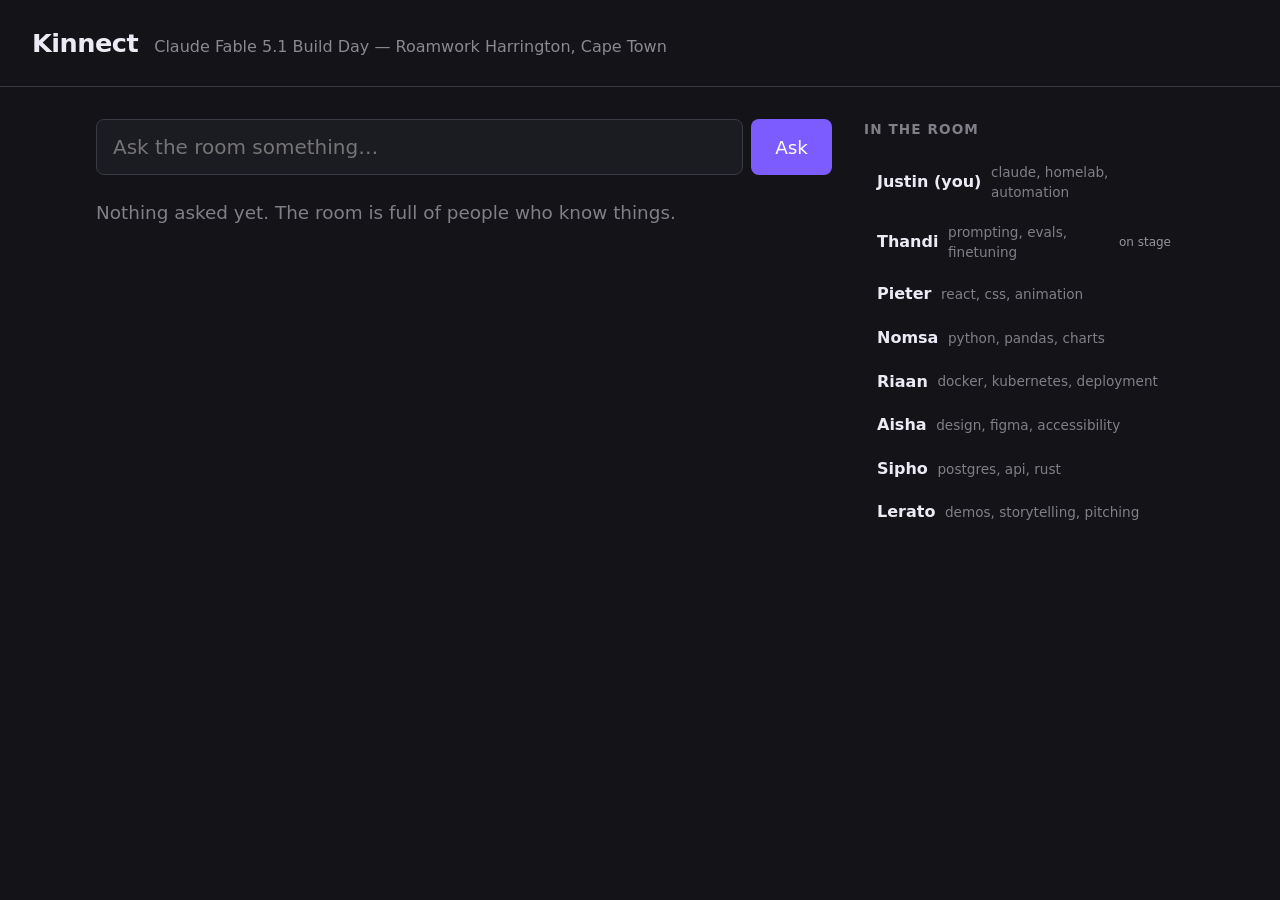
==== 2026-09-12/app/index.html @ 43e8297a "Add index.html shell and seed data so the app boots No entry point existed, so store.js and the feat" ====
<!doctype html>
<html lang="en">
<head>
<meta charset="utf-8">
<meta name="viewport" content="width=device-width, initial-scale=1">
<title>Kinnect</title>
<style>
  :root {
    --bg: #131318;
    --surface: #1b1b22;
    --line: #3a3a44;
    --accent: #7c5cff;
  }
  * { box-sizing: border-box; }
  body {
    margin: 0;
    background: var(--bg);
    color: #eceaf5;
    font: 16px/1.5 system-ui, -apple-system, Segoe UI, Roboto, sans-serif;
  }
  header {
    padding: 1.5rem 2rem;
    border-bottom: 1px solid var(--line);
    display: flex;
    align-items: baseline;
    gap: 1rem;
    flex-wrap: wrap;
  }
  header h1 { margin: 0; font-size: 1.6rem; letter-spacing: -0.02em; }
  header .sub { opacity: .55; font-size: 1rem; }
  main {
    display: grid;
    grid-template-columns: minmax(0, 1fr) 20rem;
    gap: 2rem;
    padding: 2rem;
    max-width: 72rem;
    margin: 0 auto;
  }
  aside h2 { font-size: .85rem; text-transform: uppercase; letter-spacing: .08em; opacity: .5; margin: 0 0 .75rem; }
  .person {
    display: flex;
    align-items: center;
    gap: .6rem;
    padding: .55rem .75rem;
    border: 1px solid transparent;
    border-radius: .5rem;
  }
  .person.is-target { border-color: var(--accent); background: rgba(124, 92, 255, .12); }
  .person .nm { font-weight: 600; }
  .person .tags { opacity: .5; font-size: .85rem; flex: 1; }
  .person .cr { font-size: .85rem; color: var(--accent); }
  .person .stage { font-size: .75rem; opacity: .6; }
  @media (max-width: 760px) {
    main { grid-template-columns: 1fr; padding: 1.25rem; }
  }
</style>
</head>
<body>
  <header>
    <h1>Kinnect</h1>
    <span class="sub">Claude Fable 5.1 Build Day — Roamwork Harrington, Cape Town</span>
  </header>
  <main>
    <section id="ask"></section>
    <aside>
      <h2>In the room</h2>
      <div id="room"></div>
    </aside>
  </main>

  <script src="data.js"></script>
  <script src="store.js"></script>
  <script src="features/ask.js"></script>
  <script>
    window.features.ask(document.getElementById('ask'), window.store);

    var room = document.getElementById('room');
    function renderRoom(state) {
      room.innerHTML = state.attendees.map(function (a) {
        var cls = 'person' + (state.target === a.id ? ' is-target' : '');
        var speaking = state.sessions.some(function (s) {
          return s.speakerId === a.id &&
            Date.now() >= Date.parse(s.startsAt) && Date.now() <= Date.parse(s.endsAt);
        });
        return '<div class="' + cls + '">' +
          '<span class="nm">' + a.name + (a.id === state.me ? ' (you)' : '') + '</span>' +
          '<span class="tags">' + (a.expertise || []).join(', ') + '</span>' +
          (speaking ? '<span class="stage">on stage</span>' : '') +
          (a.credits ? '<span class="cr">' + a.credits + '</span>' : '') +
          '</div>';
      }).join('');
    }
    renderRoom(window.store.getState());
    window.store.subscribe(renderRoom);
  </script>
</body>
</html>
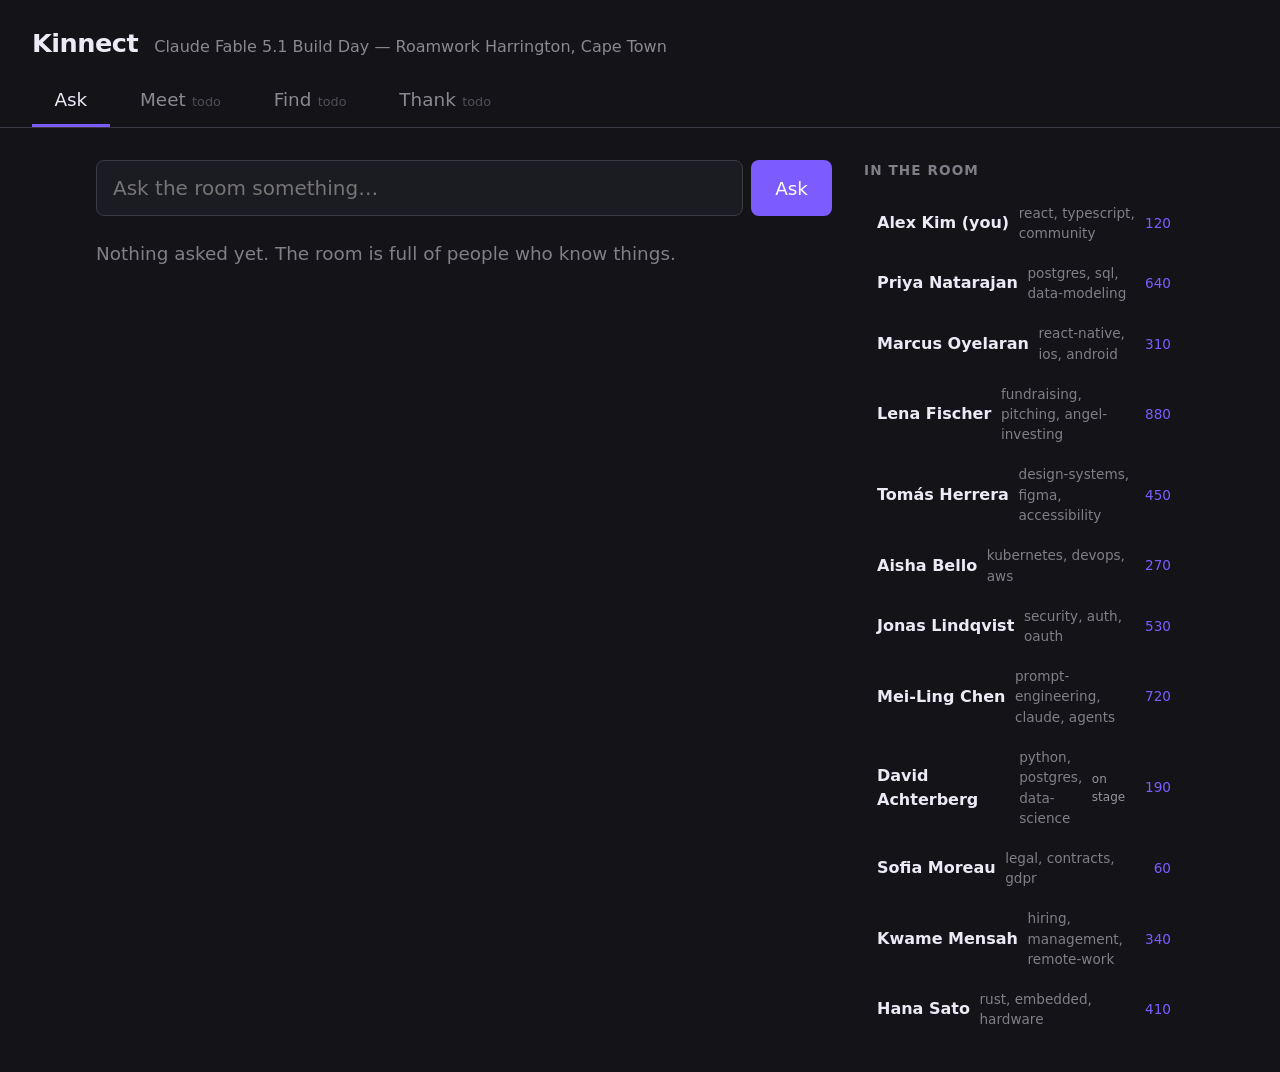
==== commit 827a15a7: "Add app shell: nav, four mount points, guarded mounts Co-Authored-By: Claude Opus 5 (1M context) <no" ====
--- a/2026-09-12/app/index.html
+++ b/2026-09-12/app/index.html
@@ -19,8 +19,7 @@
     font: 16px/1.5 system-ui, -apple-system, Segoe UI, Roboto, sans-serif;
   }
   header {
-    padding: 1.5rem 2rem;
-    border-bottom: 1px solid var(--line);
+    padding: 1.5rem 2rem .75rem;
     display: flex;
     align-items: baseline;
     gap: 1rem;
@@ -28,6 +27,27 @@
   }
   header h1 { margin: 0; font-size: 1.6rem; letter-spacing: -0.02em; }
   header .sub { opacity: .55; font-size: 1rem; }
+
+  nav {
+    display: flex;
+    gap: .5rem;
+    padding: 0 2rem;
+    border-bottom: 1px solid var(--line);
+  }
+  nav button {
+    font: inherit;
+    font-size: 1.15rem;
+    padding: .7rem 1.4rem;
+    background: none;
+    border: 0;
+    border-bottom: 3px solid transparent;
+    color: inherit;
+    opacity: .55;
+    cursor: pointer;
+  }
+  nav button[aria-selected="true"] { opacity: 1; border-bottom-color: var(--accent); }
+  nav button .todo { font-size: .8rem; opacity: .5; margin-left: .4rem; }
+
   main {
     display: grid;
     grid-template-columns: minmax(0, 1fr) 20rem;
@@ -36,6 +56,8 @@
     max-width: 72rem;
     margin: 0 auto;
   }
+  .placeholder { opacity: .4; font-size: 1.15rem; }
+
   aside h2 { font-size: .85rem; text-transform: uppercase; letter-spacing: .08em; opacity: .5; margin: 0 0 .75rem; }
   .person {
     display: flex;
@@ -50,8 +72,10 @@
   .person .tags { opacity: .5; font-size: .85rem; flex: 1; }
   .person .cr { font-size: .85rem; color: var(--accent); }
   .person .stage { font-size: .75rem; opacity: .6; }
+
   @media (max-width: 760px) {
     main { grid-template-columns: 1fr; padding: 1.25rem; }
+    nav { padding: 0 1rem; overflow-x: auto; }
   }
 </style>
 </head>
@@ -60,8 +84,21 @@
     <h1>Kinnect</h1>
     <span class="sub">Claude Fable 5.1 Build Day — Roamwork Harrington, Cape Town</span>
   </header>
+
+  <nav id="nav">
+    <button data-view="ask" aria-selected="true">Ask</button>
+    <button data-view="meet" aria-selected="false">Meet</button>
+    <button data-view="find" aria-selected="false">Find</button>
+    <button data-view="thank" aria-selected="false">Thank</button>
+  </nav>
+
   <main>
-    <section id="ask"></section>
+    <div>
+      <section id="view-ask"></section>
+      <section id="view-meet" hidden></section>
+      <section id="view-find" hidden></section>
+      <section id="view-thank" hidden></section>
+    </div>
     <aside>
       <h2>In the room</h2>
       <div id="room"></div>
@@ -71,9 +108,37 @@
   <script src="data.js"></script>
   <script src="store.js"></script>
   <script src="features/ask.js"></script>
+  <script src="features/meet.js"></script>
+  <script src="features/find.js"></script>
+  <script src="features/thank.js"></script>
   <script>
-    window.features.ask(document.getElementById('ask'), window.store);
+    // Mount each feature into its own section. Guarded, so a feature that
+    // hasn't landed yet leaves a placeholder instead of taking the page down.
+    ['ask', 'meet', 'find', 'thank'].forEach(function (name) {
+      var el = document.getElementById('view-' + name);
+      var mount = window.features && window.features[name];
+      if (typeof mount === 'function') {
+        mount(el, window.store);
+      } else {
+        el.innerHTML = '<p class="placeholder">' + name + ' hasn’t landed yet.</p>';
+        var tab = document.querySelector('nav button[data-view="' + name + '"]');
+        if (tab) tab.innerHTML += '<span class="todo">todo</span>';
+      }
+    });
 
+    document.getElementById('nav').addEventListener('click', function (e) {
+      var btn = e.target.closest('button');
+      if (!btn) return;
+      var view = btn.getAttribute('data-view');
+      document.querySelectorAll('nav button').forEach(function (b) {
+        b.setAttribute('aria-selected', String(b === btn));
+      });
+      ['ask', 'meet', 'find', 'thank'].forEach(function (name) {
+        document.getElementById('view-' + name).hidden = (name !== view);
+      });
+    });
+
+    // Always-visible roster. Shows who is on stage and who Find is targeting.
     var room = document.getElementById('room');
     function renderRoom(state) {
       room.innerHTML = state.attendees.map(function (a) {
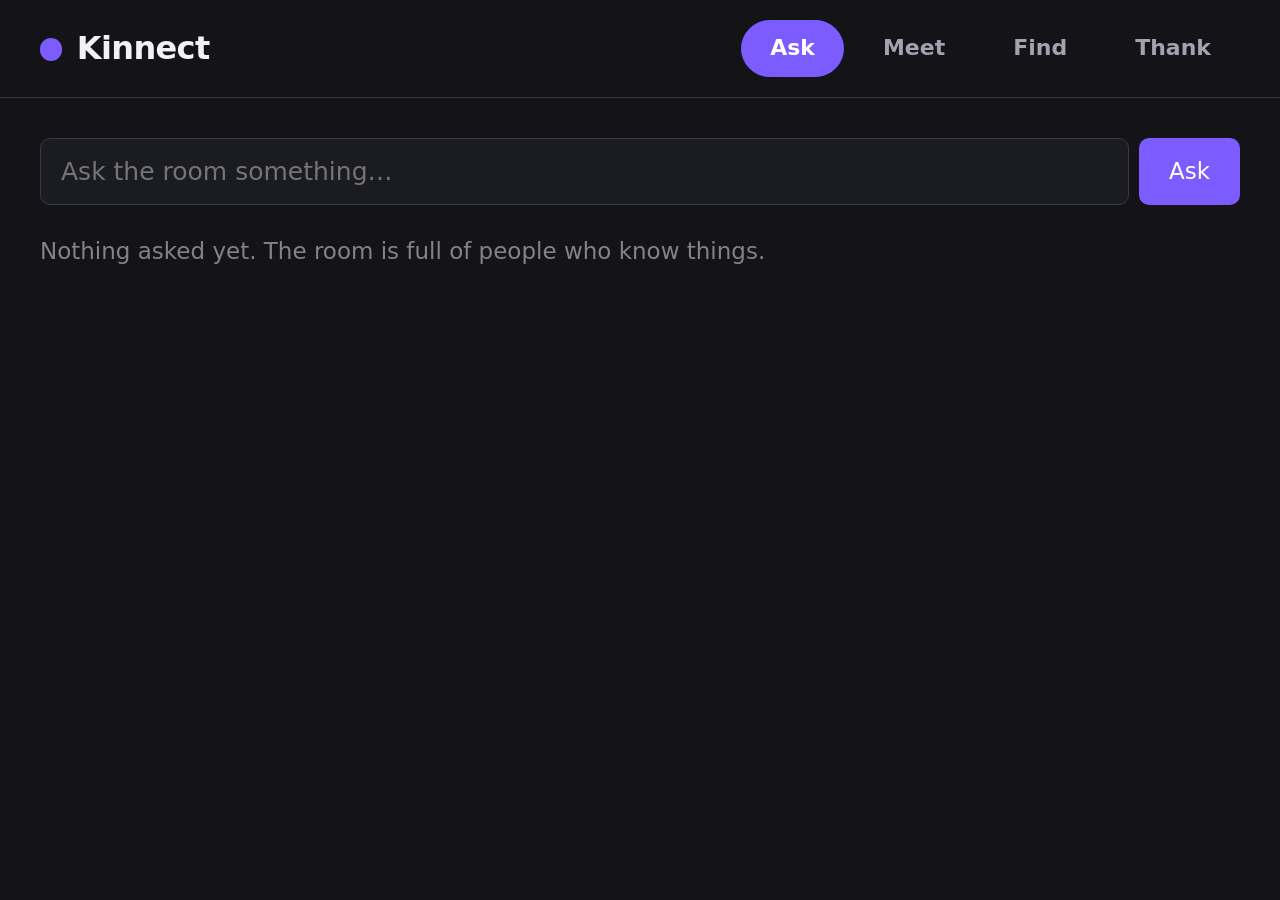
==== commit fdd2fd33: "Add app shell: nav, four sections, guarded feature mounts (#7)" ====
--- a/2026-09-12/app/index.html
+++ b/2026-09-12/app/index.html
@@ -1,162 +1,78 @@
 <!doctype html>
 <html lang="en">
 <head>
-<meta charset="utf-8">
-<meta name="viewport" content="width=device-width, initial-scale=1">
-<title>Kinnect</title>
-<style>
-  :root {
-    --bg: #131318;
-    --surface: #1b1b22;
-    --line: #3a3a44;
-    --accent: #7c5cff;
-  }
-  * { box-sizing: border-box; }
-  body {
-    margin: 0;
-    background: var(--bg);
-    color: #eceaf5;
-    font: 16px/1.5 system-ui, -apple-system, Segoe UI, Roboto, sans-serif;
-  }
-  header {
-    padding: 1.5rem 2rem .75rem;
-    display: flex;
-    align-items: baseline;
-    gap: 1rem;
-    flex-wrap: wrap;
-  }
-  header h1 { margin: 0; font-size: 1.6rem; letter-spacing: -0.02em; }
-  header .sub { opacity: .55; font-size: 1rem; }
-
-  nav {
-    display: flex;
-    gap: .5rem;
-    padding: 0 2rem;
-    border-bottom: 1px solid var(--line);
-  }
-  nav button {
-    font: inherit;
-    font-size: 1.15rem;
-    padding: .7rem 1.4rem;
-    background: none;
-    border: 0;
-    border-bottom: 3px solid transparent;
-    color: inherit;
-    opacity: .55;
-    cursor: pointer;
-  }
-  nav button[aria-selected="true"] { opacity: 1; border-bottom-color: var(--accent); }
-  nav button .todo { font-size: .8rem; opacity: .5; margin-left: .4rem; }
-
-  main {
-    display: grid;
-    grid-template-columns: minmax(0, 1fr) 20rem;
-    gap: 2rem;
-    padding: 2rem;
-    max-width: 72rem;
-    margin: 0 auto;
-  }
-  .placeholder { opacity: .4; font-size: 1.15rem; }
-
-  aside h2 { font-size: .85rem; text-transform: uppercase; letter-spacing: .08em; opacity: .5; margin: 0 0 .75rem; }
-  .person {
-    display: flex;
-    align-items: center;
-    gap: .6rem;
-    padding: .55rem .75rem;
-    border: 1px solid transparent;
-    border-radius: .5rem;
-  }
-  .person.is-target { border-color: var(--accent); background: rgba(124, 92, 255, .12); }
-  .person .nm { font-weight: 600; }
-  .person .tags { opacity: .5; font-size: .85rem; flex: 1; }
-  .person .cr { font-size: .85rem; color: var(--accent); }
-  .person .stage { font-size: .75rem; opacity: .6; }
-
-  @media (max-width: 760px) {
-    main { grid-template-columns: 1fr; padding: 1.25rem; }
-    nav { padding: 0 1rem; overflow-x: auto; }
-  }
-</style>
+  <meta charset="utf-8">
+  <meta name="viewport" content="width=device-width, initial-scale=1">
+  <title>Kinnect</title>
+  <link rel="stylesheet" href="app.css">
 </head>
 <body>
-  <header>
-    <h1>Kinnect</h1>
-    <span class="sub">Claude Fable 5.1 Build Day — Roamwork Harrington, Cape Town</span>
+  <!-- Kinnect shell. Runs by double-clicking this file: no server, no modules,
+       no fetch, nothing from a CDN. Contract: issue #2. -->
+
+  <header class="top">
+    <h1 class="brand">Kinnect</h1>
+    <nav class="nav" aria-label="Sections">
+      <button type="button" data-view="ask">Ask</button>
+      <button type="button" data-view="meet">Meet</button>
+      <button type="button" data-view="find">Find</button>
+      <button type="button" data-view="thank">Thank</button>
+    </nav>
   </header>
 
-  <nav id="nav">
-    <button data-view="ask" aria-selected="true">Ask</button>
-    <button data-view="meet" aria-selected="false">Meet</button>
-    <button data-view="find" aria-selected="false">Find</button>
-    <button data-view="thank" aria-selected="false">Thank</button>
-  </nav>
-
-  <main>
-    <div>
-      <section id="view-ask"></section>
-      <section id="view-meet" hidden></section>
-      <section id="view-find" hidden></section>
-      <section id="view-thank" hidden></section>
-    </div>
-    <aside>
-      <h2>In the room</h2>
-      <div id="room"></div>
-    </aside>
+  <main class="views">
+    <section id="view-ask" class="view"></section>
+    <section id="view-meet" class="view"></section>
+    <section id="view-find" class="view"></section>
+    <section id="view-thank" class="view"></section>
   </main>
 
+  <!-- Load order matters: seed, then store, then features. -->
   <script src="data.js"></script>
   <script src="store.js"></script>
   <script src="features/ask.js"></script>
   <script src="features/meet.js"></script>
   <script src="features/find.js"></script>
   <script src="features/thank.js"></script>
+
   <script>
-    // Mount each feature into its own section. Guarded, so a feature that
-    // hasn't landed yet leaves a placeholder instead of taking the page down.
-    ['ask', 'meet', 'find', 'thank'].forEach(function (name) {
-      var el = document.getElementById('view-' + name);
-      var mount = window.features && window.features[name];
-      if (typeof mount === 'function') {
-        mount(el, window.store);
-      } else {
-        el.innerHTML = '<p class="placeholder">' + name + ' hasn’t landed yet.</p>';
-        var tab = document.querySelector('nav button[data-view="' + name + '"]');
-        if (tab) tab.innerHTML += '<span class="todo">todo</span>';
+    (function () {
+      var VIEWS = ['ask', 'meet', 'find', 'thank'];
+
+      // Mount each feature. Guarded so a missing or empty file can't take the
+      // page down — the shell still shows four navigable sections.
+      var askEl = document.getElementById('view-ask');
+      var meetEl = document.getElementById('view-meet');
+      var findEl = document.getElementById('view-find');
+      var thankEl = document.getElementById('view-thank');
+
+      if (window.features && window.features.ask) window.features.ask(askEl, window.store);
+      if (window.features && window.features.meet) window.features.meet(meetEl, window.store);
+      if (window.features && window.features.find) window.features.find(findEl, window.store);
+      if (window.features && window.features.thank) window.features.thank(thankEl, window.store);
+
+      // Nav. One section visible at a time; hash mirrors it so a refresh
+      // lands you back where you were.
+      var buttons = document.querySelectorAll('.nav button');
+
+      function show(view) {
+        if (VIEWS.indexOf(view) === -1) view = VIEWS[0];
+        VIEWS.forEach(function (v) {
+          document.getElementById('view-' + v).classList.toggle('active', v === view);
+        });
+        Array.prototype.forEach.call(buttons, function (b) {
+          b.classList.toggle('active', b.getAttribute('data-view') === view);
+        });
+        if (location.hash !== '#' + view) location.replace('#' + view);
       }
-    });
 
-    document.getElementById('nav').addEventListener('click', function (e) {
-      var btn = e.target.closest('button');
-      if (!btn) return;
-      var view = btn.getAttribute('data-view');
-      document.querySelectorAll('nav button').forEach(function (b) {
-        b.setAttribute('aria-selected', String(b === btn));
+      Array.prototype.forEach.call(buttons, function (b) {
+        b.addEventListener('click', function () { show(b.getAttribute('data-view')); });
       });
-      ['ask', 'meet', 'find', 'thank'].forEach(function (name) {
-        document.getElementById('view-' + name).hidden = (name !== view);
-      });
-    });
+      window.addEventListener('hashchange', function () { show(location.hash.slice(1)); });
 
-    // Always-visible roster. Shows who is on stage and who Find is targeting.
-    var room = document.getElementById('room');
-    function renderRoom(state) {
-      room.innerHTML = state.attendees.map(function (a) {
-        var cls = 'person' + (state.target === a.id ? ' is-target' : '');
-        var speaking = state.sessions.some(function (s) {
-          return s.speakerId === a.id &&
-            Date.now() >= Date.parse(s.startsAt) && Date.now() <= Date.parse(s.endsAt);
-        });
-        return '<div class="' + cls + '">' +
-          '<span class="nm">' + a.name + (a.id === state.me ? ' (you)' : '') + '</span>' +
-          '<span class="tags">' + (a.expertise || []).join(', ') + '</span>' +
-          (speaking ? '<span class="stage">on stage</span>' : '') +
-          (a.credits ? '<span class="cr">' + a.credits + '</span>' : '') +
-          '</div>';
-      }).join('');
-    }
-    renderRoom(window.store.getState());
-    window.store.subscribe(renderRoom);
+      show(location.hash.slice(1) || 'ask');
+    })();
   </script>
 </body>
 </html>
--- a/2026-09-12/app/app.css
+++ b/2026-09-12/app/app.css
@@ -0,0 +1,125 @@
+/* Kinnect — design tokens, layout, nav.
+   Hand-written. No framework, no webfont: this runs on a projector with wifi
+   off, so everything here has to come from the filesystem.
+   Features may use the custom properties below; Ask already does. */
+
+:root {
+  --bg: #131318;
+  --surface: #1b1b22;
+  --line: #3a3a44;
+  --text: #f2f2f5;
+  --muted: #a3a3b0;
+  --accent: #7c5cff;
+  --accent-soft: rgba(124, 92, 255, 0.15);
+  --ok: #3ddc84;
+
+  --radius: 0.75rem;
+  --gap: 1rem;
+  --page: 64rem;
+}
+
+* { box-sizing: border-box; }
+
+html {
+  /* Big base type — legible from the back of the room beats pretty. */
+  font-size: 20px;
+}
+
+body {
+  margin: 0;
+  min-height: 100vh;
+  background: var(--bg);
+  color: var(--text);
+  font-family: system-ui, -apple-system, "Segoe UI", Roboto, sans-serif;
+  line-height: 1.4;
+  -webkit-font-smoothing: antialiased;
+}
+
+button, input { font: inherit; }
+
+/* Header + nav */
+
+.top {
+  position: sticky;
+  top: 0;
+  z-index: 10;
+  display: flex;
+  align-items: center;
+  gap: 2rem;
+  padding: 1rem 2rem;
+  background: var(--bg);
+  border-bottom: 1px solid var(--line);
+}
+
+.brand {
+  margin: 0;
+  font-size: 1.6rem;
+  font-weight: 800;
+  letter-spacing: -0.02em;
+}
+
+.brand::before {
+  content: "";
+  display: inline-block;
+  width: 0.7em;
+  height: 0.7em;
+  margin-right: 0.45em;
+  border-radius: 50%;
+  background: var(--accent);
+  vertical-align: -0.05em;
+}
+
+.nav {
+  display: flex;
+  gap: 0.5rem;
+  margin-left: auto;
+}
+
+.nav button {
+  padding: 0.6rem 1.4rem;
+  border: 1px solid transparent;
+  border-radius: 2rem;
+  background: transparent;
+  color: var(--muted);
+  font-size: 1.1rem;
+  font-weight: 600;
+  cursor: pointer;
+}
+
+.nav button:hover { color: var(--text); border-color: var(--line); }
+
+.nav button.active {
+  color: #fff;
+  background: var(--accent);
+  border-color: var(--accent);
+}
+
+/* Views */
+
+.views {
+  max-width: var(--page);
+  margin: 0 auto;
+  padding: 2rem;
+}
+
+.view { display: none; }
+.view.active { display: block; }
+
+/* A section with nothing mounted in it — visible so a missing feature reads
+   as "not here yet" rather than a broken page. */
+.view.active:empty::before {
+  content: "Nothing here yet.";
+  display: block;
+  padding: 3rem 0;
+  color: var(--muted);
+  font-size: 1.25rem;
+  text-align: center;
+}
+
+@media (max-width: 40rem) {
+  html { font-size: 17px; }
+  .top { flex-wrap: wrap; gap: 0.75rem; padding: 0.75rem 1rem; }
+  .nav { margin-left: 0; width: 100%; }
+  .nav button { flex: 1; padding: 0.5rem 0.75rem; }
+  .views { padding: 1rem; }
+}
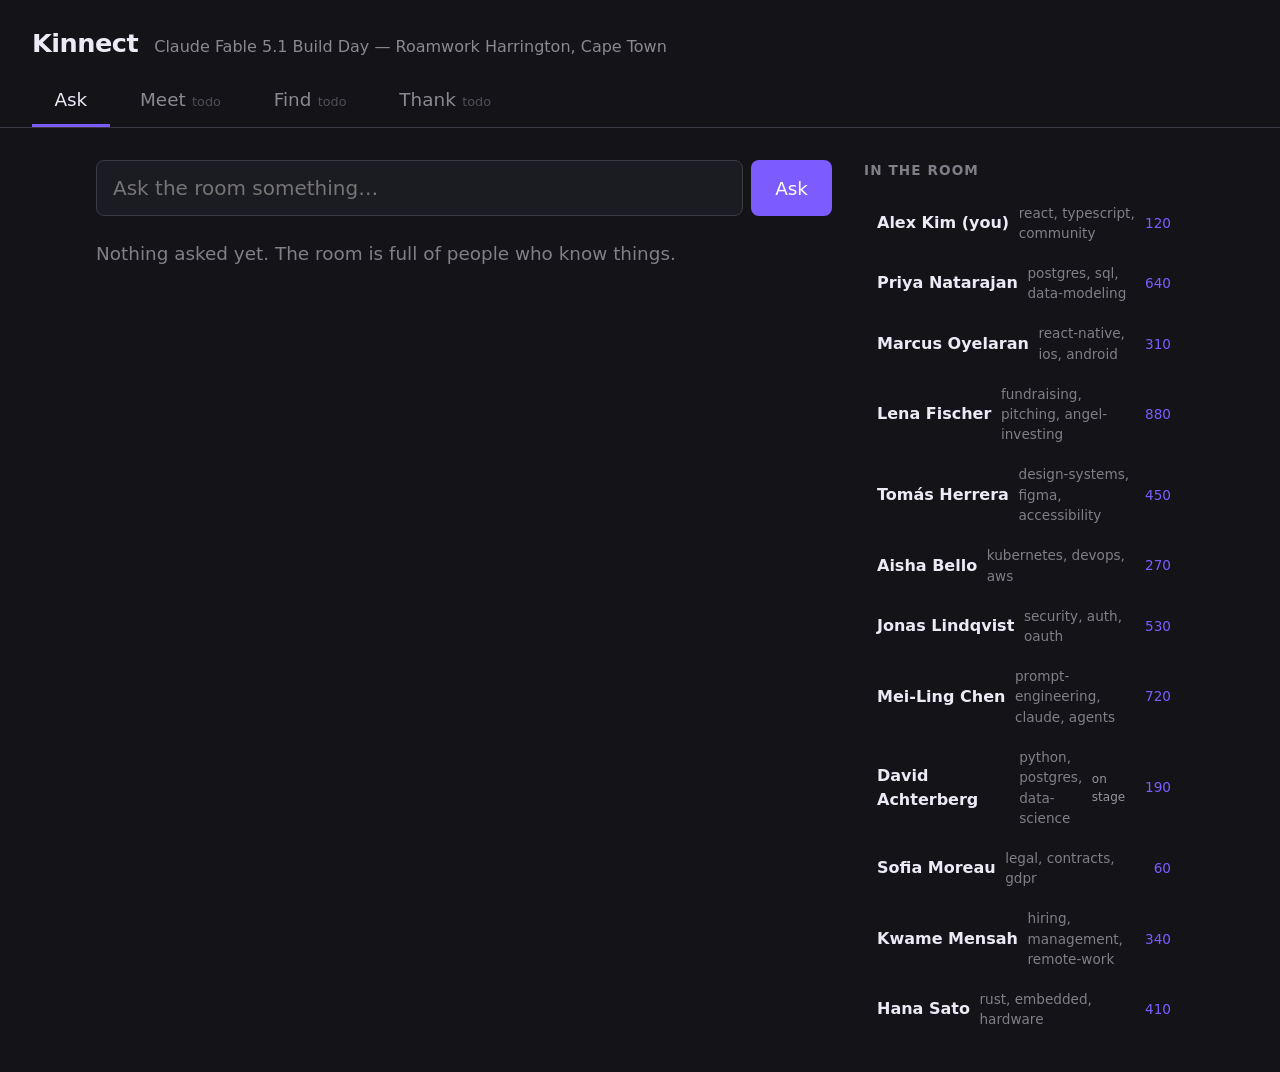
==== commit cd53727a: "Add app shell: nav, four mount points, guarded mounts (#23) Claude-Session: https://claude.ai/code/s" ====
--- a/2026-09-12/app/index.html
+++ b/2026-09-12/app/index.html
@@ -1,78 +1,162 @@
 <!doctype html>
 <html lang="en">
 <head>
-  <meta charset="utf-8">
-  <meta name="viewport" content="width=device-width, initial-scale=1">
-  <title>Kinnect</title>
-  <link rel="stylesheet" href="app.css">
+<meta charset="utf-8">
+<meta name="viewport" content="width=device-width, initial-scale=1">
+<title>Kinnect</title>
+<style>
+  :root {
+    --bg: #131318;
+    --surface: #1b1b22;
+    --line: #3a3a44;
+    --accent: #7c5cff;
+  }
+  * { box-sizing: border-box; }
+  body {
+    margin: 0;
+    background: var(--bg);
+    color: #eceaf5;
+    font: 16px/1.5 system-ui, -apple-system, Segoe UI, Roboto, sans-serif;
+  }
+  header {
+    padding: 1.5rem 2rem .75rem;
+    display: flex;
+    align-items: baseline;
+    gap: 1rem;
+    flex-wrap: wrap;
+  }
+  header h1 { margin: 0; font-size: 1.6rem; letter-spacing: -0.02em; }
+  header .sub { opacity: .55; font-size: 1rem; }
+
+  nav {
+    display: flex;
+    gap: .5rem;
+    padding: 0 2rem;
+    border-bottom: 1px solid var(--line);
+  }
+  nav button {
+    font: inherit;
+    font-size: 1.15rem;
+    padding: .7rem 1.4rem;
+    background: none;
+    border: 0;
+    border-bottom: 3px solid transparent;
+    color: inherit;
+    opacity: .55;
+    cursor: pointer;
+  }
+  nav button[aria-selected="true"] { opacity: 1; border-bottom-color: var(--accent); }
+  nav button .todo { font-size: .8rem; opacity: .5; margin-left: .4rem; }
+
+  main {
+    display: grid;
+    grid-template-columns: minmax(0, 1fr) 20rem;
+    gap: 2rem;
+    padding: 2rem;
+    max-width: 72rem;
+    margin: 0 auto;
+  }
+  .placeholder { opacity: .4; font-size: 1.15rem; }
+
+  aside h2 { font-size: .85rem; text-transform: uppercase; letter-spacing: .08em; opacity: .5; margin: 0 0 .75rem; }
+  .person {
+    display: flex;
+    align-items: center;
+    gap: .6rem;
+    padding: .55rem .75rem;
+    border: 1px solid transparent;
+    border-radius: .5rem;
+  }
+  .person.is-target { border-color: var(--accent); background: rgba(124, 92, 255, .12); }
+  .person .nm { font-weight: 600; }
+  .person .tags { opacity: .5; font-size: .85rem; flex: 1; }
+  .person .cr { font-size: .85rem; color: var(--accent); }
+  .person .stage { font-size: .75rem; opacity: .6; }
+
+  @media (max-width: 760px) {
+    main { grid-template-columns: 1fr; padding: 1.25rem; }
+    nav { padding: 0 1rem; overflow-x: auto; }
+  }
+</style>
 </head>
 <body>
-  <!-- Kinnect shell. Runs by double-clicking this file: no server, no modules,
-       no fetch, nothing from a CDN. Contract: issue #2. -->
-
-  <header class="top">
-    <h1 class="brand">Kinnect</h1>
-    <nav class="nav" aria-label="Sections">
-      <button type="button" data-view="ask">Ask</button>
-      <button type="button" data-view="meet">Meet</button>
-      <button type="button" data-view="find">Find</button>
-      <button type="button" data-view="thank">Thank</button>
-    </nav>
+  <header>
+    <h1>Kinnect</h1>
+    <span class="sub">Claude Fable 5.1 Build Day — Roamwork Harrington, Cape Town</span>
   </header>
 
-  <main class="views">
-    <section id="view-ask" class="view"></section>
-    <section id="view-meet" class="view"></section>
-    <section id="view-find" class="view"></section>
-    <section id="view-thank" class="view"></section>
+  <nav id="nav">
+    <button data-view="ask" aria-selected="true">Ask</button>
+    <button data-view="meet" aria-selected="false">Meet</button>
+    <button data-view="find" aria-selected="false">Find</button>
+    <button data-view="thank" aria-selected="false">Thank</button>
+  </nav>
+
+  <main>
+    <div>
+      <section id="view-ask"></section>
+      <section id="view-meet" hidden></section>
+      <section id="view-find" hidden></section>
+      <section id="view-thank" hidden></section>
+    </div>
+    <aside>
+      <h2>In the room</h2>
+      <div id="room"></div>
+    </aside>
   </main>
 
-  <!-- Load order matters: seed, then store, then features. -->
   <script src="data.js"></script>
   <script src="store.js"></script>
   <script src="features/ask.js"></script>
   <script src="features/meet.js"></script>
   <script src="features/find.js"></script>
   <script src="features/thank.js"></script>
+  <script>
+    // Mount each feature into its own section. Guarded, so a feature that
+    // hasn't landed yet leaves a placeholder instead of taking the page down.
+    ['ask', 'meet', 'find', 'thank'].forEach(function (name) {
+      var el = document.getElementById('view-' + name);
+      var mount = window.features && window.features[name];
+      if (typeof mount === 'function') {
+        mount(el, window.store);
+      } else {
+        el.innerHTML = '<p class="placeholder">' + name + ' hasn’t landed yet.</p>';
+        var tab = document.querySelector('nav button[data-view="' + name + '"]');
+        if (tab) tab.innerHTML += '<span class="todo">todo</span>';
+      }
+    });
 
-  <script>
-    (function () {
-      var VIEWS = ['ask', 'meet', 'find', 'thank'];
+    document.getElementById('nav').addEventListener('click', function (e) {
+      var btn = e.target.closest('button');
+      if (!btn) return;
+      var view = btn.getAttribute('data-view');
+      document.querySelectorAll('nav button').forEach(function (b) {
+        b.setAttribute('aria-selected', String(b === btn));
+      });
+      ['ask', 'meet', 'find', 'thank'].forEach(function (name) {
+        document.getElementById('view-' + name).hidden = (name !== view);
+      });
+    });
 
-      // Mount each feature. Guarded so a missing or empty file can't take the
-      // page down — the shell still shows four navigable sections.
-      var askEl = document.getElementById('view-ask');
-      var meetEl = document.getElementById('view-meet');
-      var findEl = document.getElementById('view-find');
-      var thankEl = document.getElementById('view-thank');
-
-      if (window.features && window.features.ask) window.features.ask(askEl, window.store);
-      if (window.features && window.features.meet) window.features.meet(meetEl, window.store);
-      if (window.features && window.features.find) window.features.find(findEl, window.store);
-      if (window.features && window.features.thank) window.features.thank(thankEl, window.store);
-
-      // Nav. One section visible at a time; hash mirrors it so a refresh
-      // lands you back where you were.
-      var buttons = document.querySelectorAll('.nav button');
-
-      function show(view) {
-        if (VIEWS.indexOf(view) === -1) view = VIEWS[0];
-        VIEWS.forEach(function (v) {
-          document.getElementById('view-' + v).classList.toggle('active', v === view);
+    // Always-visible roster. Shows who is on stage and who Find is targeting.
+    var room = document.getElementById('room');
+    function renderRoom(state) {
+      room.innerHTML = state.attendees.map(function (a) {
+        var cls = 'person' + (state.target === a.id ? ' is-target' : '');
+        var speaking = state.sessions.some(function (s) {
+          return s.speakerId === a.id &&
+            Date.now() >= Date.parse(s.startsAt) && Date.now() <= Date.parse(s.endsAt);
         });
-        Array.prototype.forEach.call(buttons, function (b) {
-          b.classList.toggle('active', b.getAttribute('data-view') === view);
-        });
-        if (location.hash !== '#' + view) location.replace('#' + view);
-      }
-
-      Array.prototype.forEach.call(buttons, function (b) {
-        b.addEventListener('click', function () { show(b.getAttribute('data-view')); });
-      });
-      window.addEventListener('hashchange', function () { show(location.hash.slice(1)); });
-
-      show(location.hash.slice(1) || 'ask');
-    })();
+        return '<div class="' + cls + '">' +
+          '<span class="nm">' + a.name + (a.id === state.me ? ' (you)' : '') + '</span>' +
+          '<span class="tags">' + (a.expertise || []).join(', ') + '</span>' +
+          (speaking ? '<span class="stage">on stage</span>' : '') +
+          (a.credits ? '<span class="cr">' + a.credits + '</span>' : '') +
+          '</div>';
+      }).join('');
+    }
+    renderRoom(window.store.getState());
+    window.store.subscribe(renderRoom);
   </script>
 </body>
 </html>
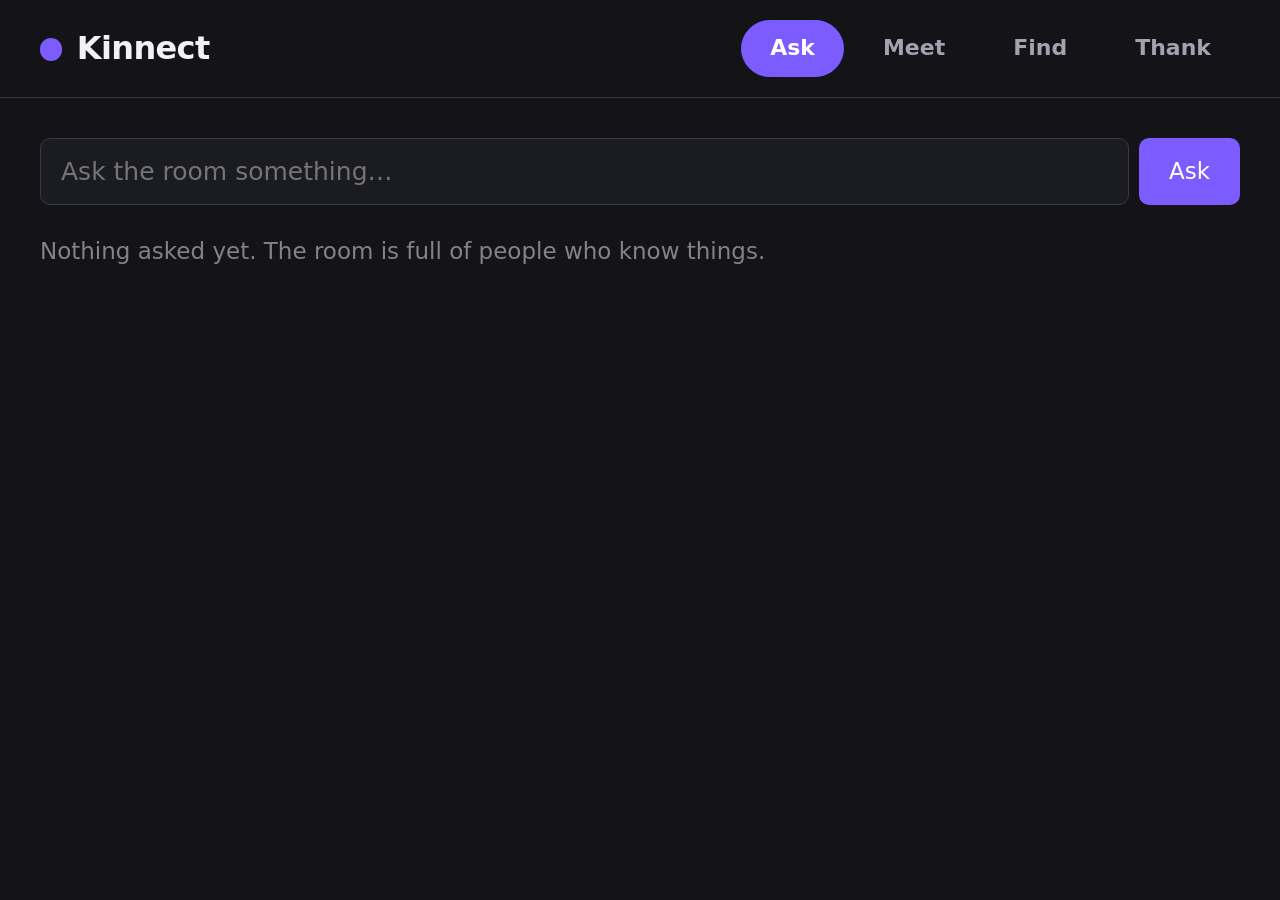
==== commit e19c00ab: "Base shell + Meet: nav, attendee list, three suggestions with reasons (#24) * Add app shell: nav, fo" ====
--- a/2026-09-12/app/index.html
+++ b/2026-09-12/app/index.html
@@ -1,162 +1,78 @@
 <!doctype html>
 <html lang="en">
 <head>
-<meta charset="utf-8">
-<meta name="viewport" content="width=device-width, initial-scale=1">
-<title>Kinnect</title>
-<style>
-  :root {
-    --bg: #131318;
-    --surface: #1b1b22;
-    --line: #3a3a44;
-    --accent: #7c5cff;
-  }
-  * { box-sizing: border-box; }
-  body {
-    margin: 0;
-    background: var(--bg);
-    color: #eceaf5;
-    font: 16px/1.5 system-ui, -apple-system, Segoe UI, Roboto, sans-serif;
-  }
-  header {
-    padding: 1.5rem 2rem .75rem;
-    display: flex;
-    align-items: baseline;
-    gap: 1rem;
-    flex-wrap: wrap;
-  }
-  header h1 { margin: 0; font-size: 1.6rem; letter-spacing: -0.02em; }
-  header .sub { opacity: .55; font-size: 1rem; }
-
-  nav {
-    display: flex;
-    gap: .5rem;
-    padding: 0 2rem;
-    border-bottom: 1px solid var(--line);
-  }
-  nav button {
-    font: inherit;
-    font-size: 1.15rem;
-    padding: .7rem 1.4rem;
-    background: none;
-    border: 0;
-    border-bottom: 3px solid transparent;
-    color: inherit;
-    opacity: .55;
-    cursor: pointer;
-  }
-  nav button[aria-selected="true"] { opacity: 1; border-bottom-color: var(--accent); }
-  nav button .todo { font-size: .8rem; opacity: .5; margin-left: .4rem; }
-
-  main {
-    display: grid;
-    grid-template-columns: minmax(0, 1fr) 20rem;
-    gap: 2rem;
-    padding: 2rem;
-    max-width: 72rem;
-    margin: 0 auto;
-  }
-  .placeholder { opacity: .4; font-size: 1.15rem; }
-
-  aside h2 { font-size: .85rem; text-transform: uppercase; letter-spacing: .08em; opacity: .5; margin: 0 0 .75rem; }
-  .person {
-    display: flex;
-    align-items: center;
-    gap: .6rem;
-    padding: .55rem .75rem;
-    border: 1px solid transparent;
-    border-radius: .5rem;
-  }
-  .person.is-target { border-color: var(--accent); background: rgba(124, 92, 255, .12); }
-  .person .nm { font-weight: 600; }
-  .person .tags { opacity: .5; font-size: .85rem; flex: 1; }
-  .person .cr { font-size: .85rem; color: var(--accent); }
-  .person .stage { font-size: .75rem; opacity: .6; }
-
-  @media (max-width: 760px) {
-    main { grid-template-columns: 1fr; padding: 1.25rem; }
-    nav { padding: 0 1rem; overflow-x: auto; }
-  }
-</style>
+  <meta charset="utf-8">
+  <meta name="viewport" content="width=device-width, initial-scale=1">
+  <title>Kinnect</title>
+  <link rel="stylesheet" href="app.css">
 </head>
 <body>
-  <header>
-    <h1>Kinnect</h1>
-    <span class="sub">Claude Fable 5.1 Build Day — Roamwork Harrington, Cape Town</span>
+  <!-- Kinnect shell. Runs by double-clicking this file: no server, no modules,
+       no fetch, nothing from a CDN. Contract: issue #2. -->
+
+  <header class="top">
+    <h1 class="brand">Kinnect</h1>
+    <nav class="nav" aria-label="Sections">
+      <button type="button" data-view="ask">Ask</button>
+      <button type="button" data-view="meet">Meet</button>
+      <button type="button" data-view="find">Find</button>
+      <button type="button" data-view="thank">Thank</button>
+    </nav>
   </header>
 
-  <nav id="nav">
-    <button data-view="ask" aria-selected="true">Ask</button>
-    <button data-view="meet" aria-selected="false">Meet</button>
-    <button data-view="find" aria-selected="false">Find</button>
-    <button data-view="thank" aria-selected="false">Thank</button>
-  </nav>
-
-  <main>
-    <div>
-      <section id="view-ask"></section>
-      <section id="view-meet" hidden></section>
-      <section id="view-find" hidden></section>
-      <section id="view-thank" hidden></section>
-    </div>
-    <aside>
-      <h2>In the room</h2>
-      <div id="room"></div>
-    </aside>
+  <main class="views">
+    <section id="view-ask" class="view"></section>
+    <section id="view-meet" class="view"></section>
+    <section id="view-find" class="view"></section>
+    <section id="view-thank" class="view"></section>
   </main>
 
+  <!-- Load order matters: seed, then store, then features. -->
   <script src="data.js"></script>
   <script src="store.js"></script>
   <script src="features/ask.js"></script>
   <script src="features/meet.js"></script>
   <script src="features/find.js"></script>
   <script src="features/thank.js"></script>
+
   <script>
-    // Mount each feature into its own section. Guarded, so a feature that
-    // hasn't landed yet leaves a placeholder instead of taking the page down.
-    ['ask', 'meet', 'find', 'thank'].forEach(function (name) {
-      var el = document.getElementById('view-' + name);
-      var mount = window.features && window.features[name];
-      if (typeof mount === 'function') {
-        mount(el, window.store);
-      } else {
-        el.innerHTML = '<p class="placeholder">' + name + ' hasn’t landed yet.</p>';
-        var tab = document.querySelector('nav button[data-view="' + name + '"]');
-        if (tab) tab.innerHTML += '<span class="todo">todo</span>';
+    (function () {
+      var VIEWS = ['ask', 'meet', 'find', 'thank'];
+
+      // Mount each feature. Guarded so a missing or empty file can't take the
+      // page down — the shell still shows four navigable sections.
+      var askEl = document.getElementById('view-ask');
+      var meetEl = document.getElementById('view-meet');
+      var findEl = document.getElementById('view-find');
+      var thankEl = document.getElementById('view-thank');
+
+      if (window.features && window.features.ask) window.features.ask(askEl, window.store);
+      if (window.features && window.features.meet) window.features.meet(meetEl, window.store);
+      if (window.features && window.features.find) window.features.find(findEl, window.store);
+      if (window.features && window.features.thank) window.features.thank(thankEl, window.store);
+
+      // Nav. One section visible at a time; hash mirrors it so a refresh
+      // lands you back where you were.
+      var buttons = document.querySelectorAll('.nav button');
+
+      function show(view) {
+        if (VIEWS.indexOf(view) === -1) view = VIEWS[0];
+        VIEWS.forEach(function (v) {
+          document.getElementById('view-' + v).classList.toggle('active', v === view);
+        });
+        Array.prototype.forEach.call(buttons, function (b) {
+          b.classList.toggle('active', b.getAttribute('data-view') === view);
+        });
+        if (location.hash !== '#' + view) location.replace('#' + view);
       }
-    });
 
-    document.getElementById('nav').addEventListener('click', function (e) {
-      var btn = e.target.closest('button');
-      if (!btn) return;
-      var view = btn.getAttribute('data-view');
-      document.querySelectorAll('nav button').forEach(function (b) {
-        b.setAttribute('aria-selected', String(b === btn));
+      Array.prototype.forEach.call(buttons, function (b) {
+        b.addEventListener('click', function () { show(b.getAttribute('data-view')); });
       });
-      ['ask', 'meet', 'find', 'thank'].forEach(function (name) {
-        document.getElementById('view-' + name).hidden = (name !== view);
-      });
-    });
+      window.addEventListener('hashchange', function () { show(location.hash.slice(1)); });
 
-    // Always-visible roster. Shows who is on stage and who Find is targeting.
-    var room = document.getElementById('room');
-    function renderRoom(state) {
-      room.innerHTML = state.attendees.map(function (a) {
-        var cls = 'person' + (state.target === a.id ? ' is-target' : '');
-        var speaking = state.sessions.some(function (s) {
-          return s.speakerId === a.id &&
-            Date.now() >= Date.parse(s.startsAt) && Date.now() <= Date.parse(s.endsAt);
-        });
-        return '<div class="' + cls + '">' +
-          '<span class="nm">' + a.name + (a.id === state.me ? ' (you)' : '') + '</span>' +
-          '<span class="tags">' + (a.expertise || []).join(', ') + '</span>' +
-          (speaking ? '<span class="stage">on stage</span>' : '') +
-          (a.credits ? '<span class="cr">' + a.credits + '</span>' : '') +
-          '</div>';
-      }).join('');
-    }
-    renderRoom(window.store.getState());
-    window.store.subscribe(renderRoom);
+      show(location.hash.slice(1) || 'ask');
+    })();
   </script>
 </body>
 </html>
--- a/2026-09-12/app/app.css
+++ b/2026-09-12/app/app.css
@@ -0,0 +1,125 @@
+/* Kinnect — design tokens, layout, nav.
+   Hand-written. No framework, no webfont: this runs on a projector with wifi
+   off, so everything here has to come from the filesystem.
+   Features may use the custom properties below; Ask already does. */
+
+:root {
+  --bg: #131318;
+  --surface: #1b1b22;
+  --line: #3a3a44;
+  --text: #f2f2f5;
+  --muted: #a3a3b0;
+  --accent: #7c5cff;
+  --accent-soft: rgba(124, 92, 255, 0.15);
+  --ok: #3ddc84;
+
+  --radius: 0.75rem;
+  --gap: 1rem;
+  --page: 64rem;
+}
+
+* { box-sizing: border-box; }
+
+html {
+  /* Big base type — legible from the back of the room beats pretty. */
+  font-size: 20px;
+}
+
+body {
+  margin: 0;
+  min-height: 100vh;
+  background: var(--bg);
+  color: var(--text);
+  font-family: system-ui, -apple-system, "Segoe UI", Roboto, sans-serif;
+  line-height: 1.4;
+  -webkit-font-smoothing: antialiased;
+}
+
+button, input { font: inherit; }
+
+/* Header + nav */
+
+.top {
+  position: sticky;
+  top: 0;
+  z-index: 10;
+  display: flex;
+  align-items: center;
+  gap: 2rem;
+  padding: 1rem 2rem;
+  background: var(--bg);
+  border-bottom: 1px solid var(--line);
+}
+
+.brand {
+  margin: 0;
+  font-size: 1.6rem;
+  font-weight: 800;
+  letter-spacing: -0.02em;
+}
+
+.brand::before {
+  content: "";
+  display: inline-block;
+  width: 0.7em;
+  height: 0.7em;
+  margin-right: 0.45em;
+  border-radius: 50%;
+  background: var(--accent);
+  vertical-align: -0.05em;
+}
+
+.nav {
+  display: flex;
+  gap: 0.5rem;
+  margin-left: auto;
+}
+
+.nav button {
+  padding: 0.6rem 1.4rem;
+  border: 1px solid transparent;
+  border-radius: 2rem;
+  background: transparent;
+  color: var(--muted);
+  font-size: 1.1rem;
+  font-weight: 600;
+  cursor: pointer;
+}
+
+.nav button:hover { color: var(--text); border-color: var(--line); }
+
+.nav button.active {
+  color: #fff;
+  background: var(--accent);
+  border-color: var(--accent);
+}
+
+/* Views */
+
+.views {
+  max-width: var(--page);
+  margin: 0 auto;
+  padding: 2rem;
+}
+
+.view { display: none; }
+.view.active { display: block; }
+
+/* A section with nothing mounted in it — visible so a missing feature reads
+   as "not here yet" rather than a broken page. */
+.view.active:empty::before {
+  content: "Nothing here yet.";
+  display: block;
+  padding: 3rem 0;
+  color: var(--muted);
+  font-size: 1.25rem;
+  text-align: center;
+}
+
+@media (max-width: 40rem) {
+  html { font-size: 17px; }
+  .top { flex-wrap: wrap; gap: 0.75rem; padding: 0.75rem 1rem; }
+  .nav { margin-left: 0; width: 100%; }
+  .nav button { flex: 1; padding: 0.5rem 0.75rem; }
+  .views { padding: 1rem; }
+}
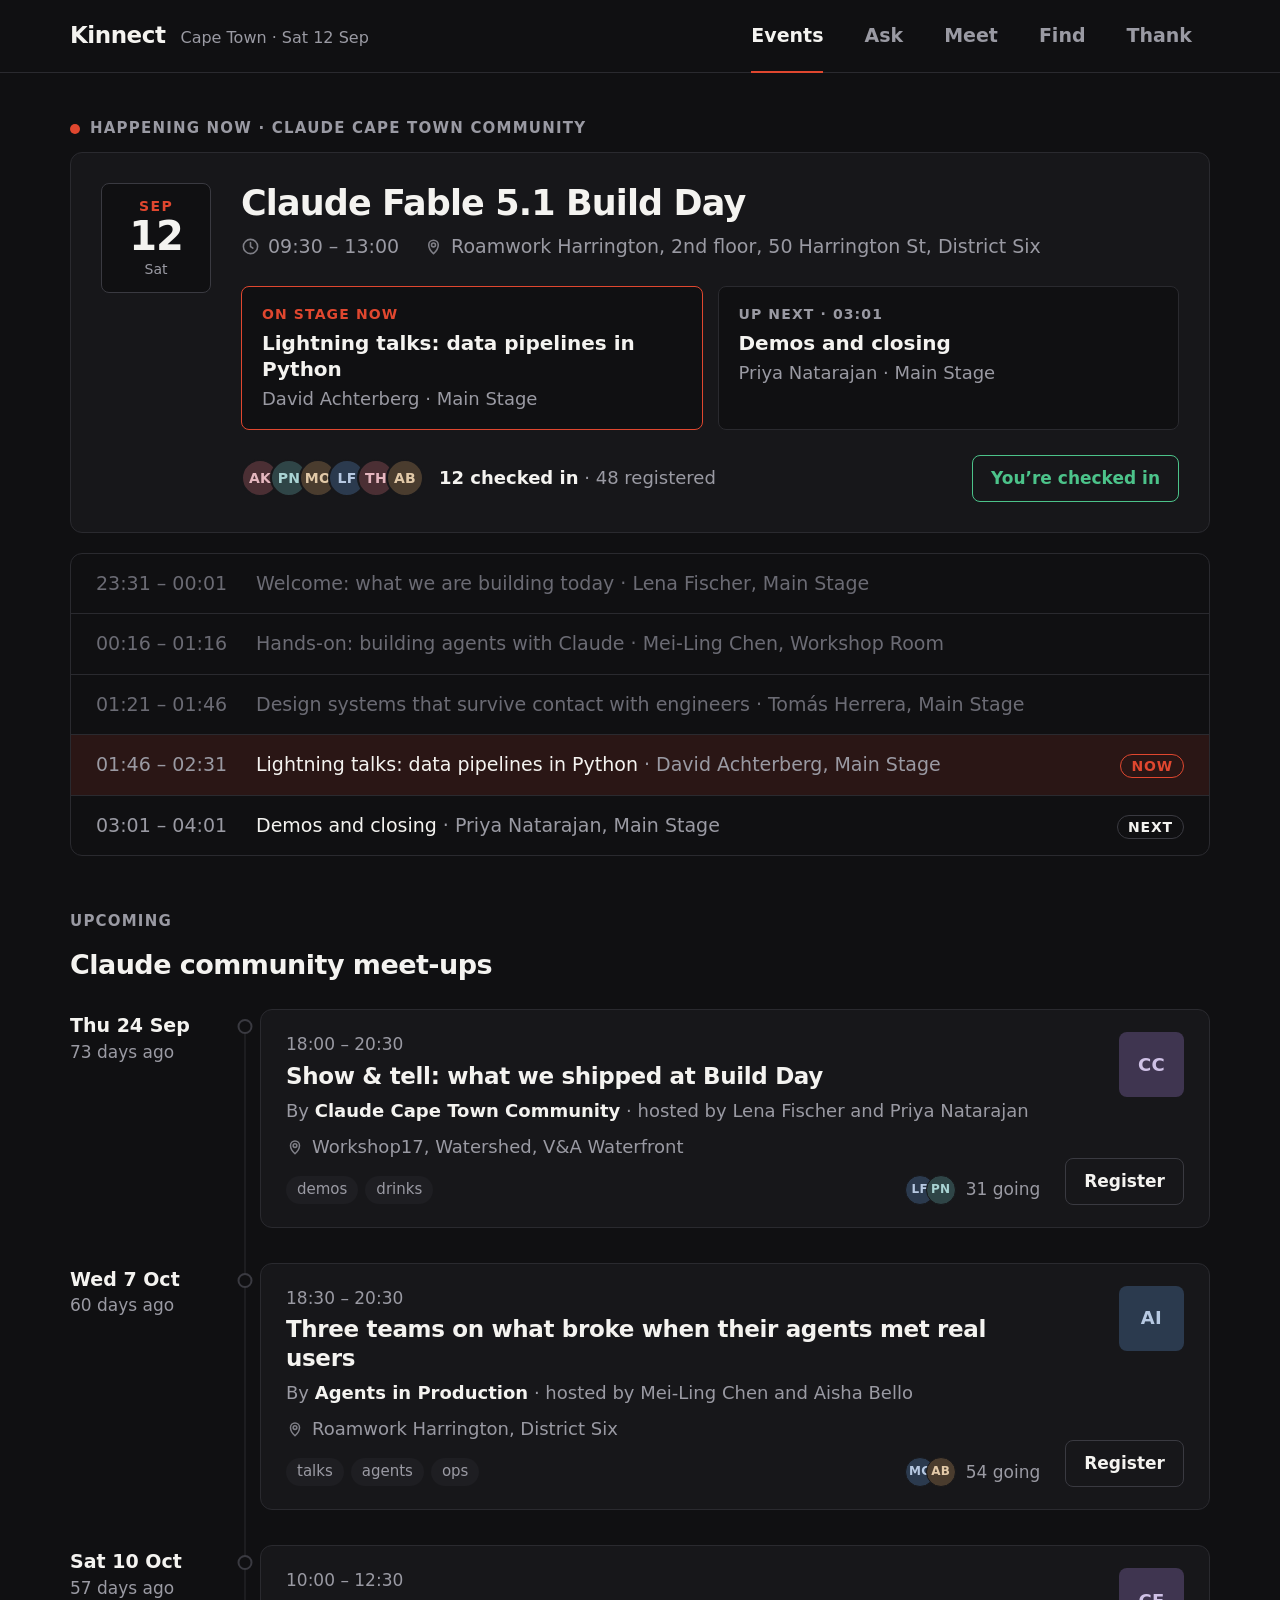
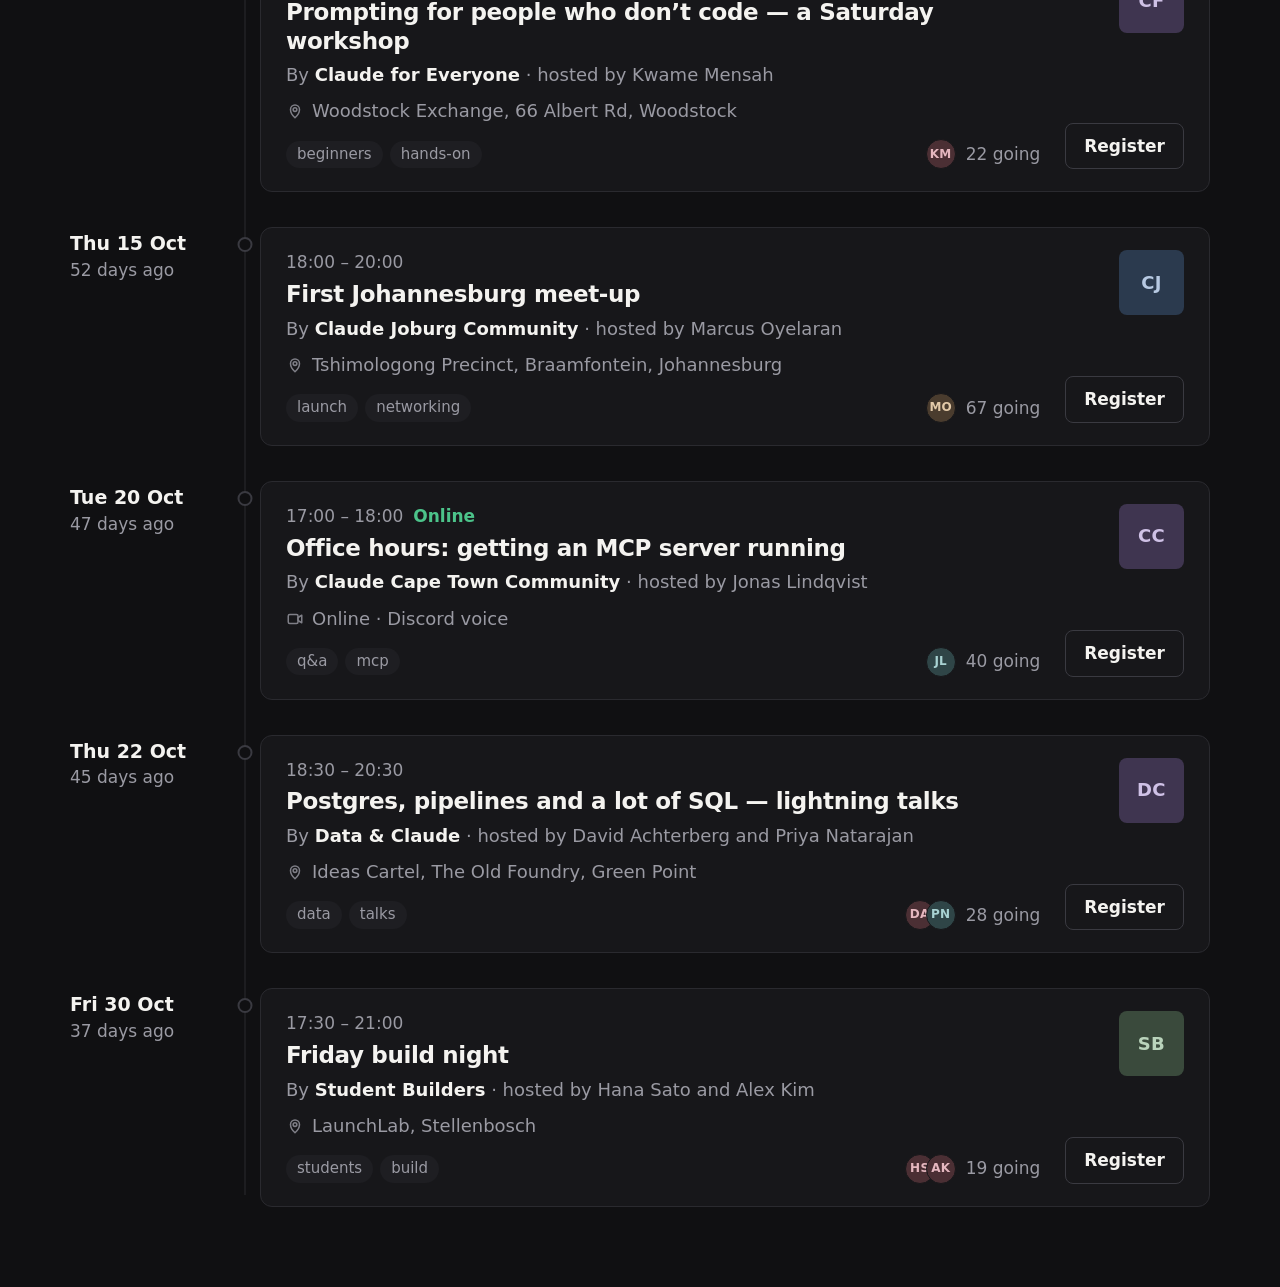
==== commit e6cc5f60: "Restyle shell: neutral dark palette, one accent, underline tabs; isolate feature mounts" ====
--- a/2026-09-12/app/index.html
+++ b/2026-09-12/app/index.html
@@ -3,6 +3,7 @@
 <head>
   <meta charset="utf-8">
   <meta name="viewport" content="width=device-width, initial-scale=1">
+  <meta name="color-scheme" content="dark">
   <title>Kinnect</title>
   <link rel="stylesheet" href="app.css">
 </head>
@@ -11,25 +12,32 @@
        no fetch, nothing from a CDN. Contract: issue #2. -->
 
   <header class="top">
-    <h1 class="brand">Kinnect</h1>
-    <nav class="nav" aria-label="Sections">
-      <button type="button" data-view="ask">Ask</button>
-      <button type="button" data-view="meet">Meet</button>
-      <button type="button" data-view="find">Find</button>
-      <button type="button" data-view="thank">Thank</button>
-    </nav>
+    <div class="top-inner">
+      <h1 class="brand">Kinnect <span class="brand-ctx">Cape Town · Sat 12 Sep</span></h1>
+      <nav class="nav" aria-label="Sections">
+        <button type="button" data-view="events">Events</button>
+        <button type="button" data-view="ask">Ask</button>
+        <button type="button" data-view="meet">Meet</button>
+        <button type="button" data-view="find">Find</button>
+        <button type="button" data-view="thank">Thank</button>
+      </nav>
+    </div>
   </header>
 
+  <!-- Keep each <section> on one line with nothing inside it: app.css uses
+       :empty to show a placeholder when a feature hasn't mounted. -->
   <main class="views">
-    <section id="view-ask" class="view"></section>
-    <section id="view-meet" class="view"></section>
-    <section id="view-find" class="view"></section>
-    <section id="view-thank" class="view"></section>
+    <section id="view-events" class="view" aria-label="Events"></section>
+    <section id="view-ask" class="view" aria-label="Ask"></section>
+    <section id="view-meet" class="view" aria-label="Meet"></section>
+    <section id="view-find" class="view" aria-label="Find"></section>
+    <section id="view-thank" class="view" aria-label="Thank"></section>
   </main>
 
   <!-- Load order matters: seed, then store, then features. -->
   <script src="data.js"></script>
   <script src="store.js"></script>
+  <script src="features/events.js"></script>
   <script src="features/ask.js"></script>
   <script src="features/meet.js"></script>
   <script src="features/find.js"></script>
@@ -37,31 +45,21 @@
 
   <script>
     (function () {
-      var VIEWS = ['ask', 'meet', 'find', 'thank'];
-
-      // Mount each feature. Guarded so a missing or empty file can't take the
-      // page down — the shell still shows four navigable sections.
-      var askEl = document.getElementById('view-ask');
-      var meetEl = document.getElementById('view-meet');
-      var findEl = document.getElementById('view-find');
-      var thankEl = document.getElementById('view-thank');
-
-      if (window.features && window.features.ask) window.features.ask(askEl, window.store);
-      if (window.features && window.features.meet) window.features.meet(meetEl, window.store);
-      if (window.features && window.features.find) window.features.find(findEl, window.store);
-      if (window.features && window.features.thank) window.features.thank(thankEl, window.store);
-
-      // Nav. One section visible at a time; hash mirrors it so a refresh
-      // lands you back where you were.
+      var VIEWS = ['events', 'ask', 'meet', 'find', 'thank'];
       var buttons = document.querySelectorAll('.nav button');
 
+      // Nav first, so the tabs work even if every feature below blows up.
+      // One section visible at a time; the hash mirrors it so a refresh lands
+      // you back where you were.
       function show(view) {
         if (VIEWS.indexOf(view) === -1) view = VIEWS[0];
         VIEWS.forEach(function (v) {
           document.getElementById('view-' + v).classList.toggle('active', v === view);
         });
         Array.prototype.forEach.call(buttons, function (b) {
-          b.classList.toggle('active', b.getAttribute('data-view') === view);
+          var on = b.getAttribute('data-view') === view;
+          b.classList.toggle('active', on);
+          b.setAttribute('aria-current', on ? 'true' : 'false');
         });
         if (location.hash !== '#' + view) location.replace('#' + view);
       }
@@ -70,8 +68,22 @@
         b.addEventListener('click', function () { show(b.getAttribute('data-view')); });
       });
       window.addEventListener('hashchange', function () { show(location.hash.slice(1)); });
+      show(location.hash.slice(1) || VIEWS[0]);
 
-      show(location.hash.slice(1) || 'ask');
+      // Mount each feature. Guarded twice: a missing file just doesn't mount,
+      // and a file that throws only loses its own section — never the page.
+      function mount(name) {
+        var el = document.getElementById('view-' + name);
+        if (!window.store || !window.features || !window.features[name]) return;
+        try {
+          window.features[name](el, window.store);
+        } catch (err) {
+          el.innerHTML = '';
+          if (window.console) console.error('[kinnect] ' + name + ' failed to mount', err);
+        }
+      }
+
+      VIEWS.forEach(mount);
     })();
   </script>
 </body>
--- a/2026-09-12/app/app.css
+++ b/2026-09-12/app/app.css
@@ -1,21 +1,26 @@
 /* Kinnect — design tokens, layout, nav.
    Hand-written. No framework, no webfont: this runs on a projector with wifi
    off, so everything here has to come from the filesystem.
-   Features may use the custom properties below; Ask already does. */
+   Features use the custom properties below; keep the names stable. */
 
 :root {
-  --bg: #131318;
-  --surface: #1b1b22;
-  --line: #3a3a44;
-  --text: #f2f2f5;
-  --muted: #a3a3b0;
-  --accent: #7c5cff;
-  --accent-soft: rgba(124, 92, 255, 0.15);
-  --ok: #3ddc84;
+  /* Warm neutral dark. One accent, used sparingly. */
+  --bg: #101012;
+  --surface: #17171a;
+  --surface-2: #1e1e22;
+  --line: #2a2a2f;
+  --line-strong: #3a3a41;
+  --text: #f4f3f0;
+  --muted: #9a9aa3;
+  --faint: #6b6b74;
+  --accent: #e0472f;
+  --accent-soft: rgba(224, 71, 47, 0.12);
+  --ok: #4cc38a;
+  --ok-soft: rgba(76, 195, 138, 0.14);
 
-  --radius: 0.75rem;
-  --gap: 1rem;
-  --page: 64rem;
+  --radius: 12px;
+  --radius-sm: 8px;
+  --page: 60rem;
 }
 
 * { box-sizing: border-box; }
@@ -23,6 +28,7 @@
 html {
   /* Big base type — legible from the back of the room beats pretty. */
   font-size: 20px;
+  color-scheme: dark;
 }
 
 body {
@@ -31,11 +37,16 @@
   background: var(--bg);
   color: var(--text);
   font-family: system-ui, -apple-system, "Segoe UI", Roboto, sans-serif;
-  line-height: 1.4;
+  line-height: 1.45;
   -webkit-font-smoothing: antialiased;
+  text-rendering: optimizeLegibility;
 }
 
 button, input { font: inherit; }
+button { cursor: pointer; }
+a { color: inherit; }
+
+::selection { background: var(--accent); color: #fff; }
 
 /* Header + nav */
 
@@ -43,55 +54,67 @@
   position: sticky;
   top: 0;
   z-index: 10;
-  display: flex;
-  align-items: center;
-  gap: 2rem;
-  padding: 1rem 2rem;
   background: var(--bg);
   border-bottom: 1px solid var(--line);
 }
 
-.brand {
-  margin: 0;
-  font-size: 1.6rem;
-  font-weight: 800;
-  letter-spacing: -0.02em;
+.top-inner {
+  max-width: var(--page);
+  margin: 0 auto;
+  padding: 0 1.5rem;
+  display: flex;
+  align-items: center;
+  gap: 2rem;
+  min-height: 3.6rem;
 }
 
-.brand::before {
-  content: "";
-  display: inline-block;
-  width: 0.7em;
-  height: 0.7em;
-  margin-right: 0.45em;
-  border-radius: 50%;
-  background: var(--accent);
-  vertical-align: -0.05em;
+.brand {
+  display: flex;
+  align-items: baseline;
+  gap: 0.75rem;
+  margin: 0;
+  font-size: 1.15rem;
+  font-weight: 700;
+  letter-spacing: -0.02em;
+  white-space: nowrap;
+}
+
+.brand-ctx {
+  font-size: 0.8rem;
+  font-weight: 500;
+  color: var(--muted);
+  letter-spacing: 0;
 }
 
 .nav {
   display: flex;
-  gap: 0.5rem;
+  gap: 0.25rem;
   margin-left: auto;
+  align-self: stretch;
 }
 
 .nav button {
-  padding: 0.6rem 1.4rem;
-  border: 1px solid transparent;
-  border-radius: 2rem;
+  position: relative;
+  padding: 0 0.9rem;
+  border: 0;
   background: transparent;
   color: var(--muted);
-  font-size: 1.1rem;
+  font-size: 0.95rem;
   font-weight: 600;
-  cursor: pointer;
 }
 
-.nav button:hover { color: var(--text); border-color: var(--line); }
+.nav button:hover { color: var(--text); }
 
-.nav button.active {
-  color: #fff;
+.nav button.active { color: var(--text); }
+
+.nav button.active::after {
+  content: "";
+  position: absolute;
+  left: 0.9rem;
+  right: 0.9rem;
+  bottom: -1px;
+  height: 2px;
   background: var(--accent);
-  border-color: var(--accent);
 }
 
 /* Views */
@@ -99,27 +122,30 @@
 .views {
   max-width: var(--page);
   margin: 0 auto;
-  padding: 2rem;
+  padding: 2.25rem 1.5rem 4rem;
 }
 
 .view { display: none; }
 .view.active { display: block; }
 
 /* A section with nothing mounted in it — visible so a missing feature reads
-   as "not here yet" rather than a broken page. */
+   as "not here yet" rather than a broken page. Relies on the <section> tags
+   in index.html having no whitespace inside them. */
 .view.active:empty::before {
   content: "Nothing here yet.";
   display: block;
-  padding: 3rem 0;
-  color: var(--muted);
-  font-size: 1.25rem;
+  padding: 4rem 0;
+  color: var(--faint);
+  font-size: 1.1rem;
   text-align: center;
 }
 
 @media (max-width: 40rem) {
   html { font-size: 17px; }
-  .top { flex-wrap: wrap; gap: 0.75rem; padding: 0.75rem 1rem; }
-  .nav { margin-left: 0; width: 100%; }
-  .nav button { flex: 1; padding: 0.5rem 0.75rem; }
-  .views { padding: 1rem; }
+  .top-inner { flex-wrap: wrap; gap: 0.5rem; padding: 0.6rem 1rem; }
+  .brand-ctx { display: none; }
+  .nav { margin-left: 0; width: 100%; overflow-x: auto; }
+  .nav button { padding: 0.6rem 0.75rem; }
+  .nav button.active::after { left: 0.75rem; right: 0.75rem; bottom: 0; }
+  .views { padding: 1.25rem 1rem 3rem; }
 }
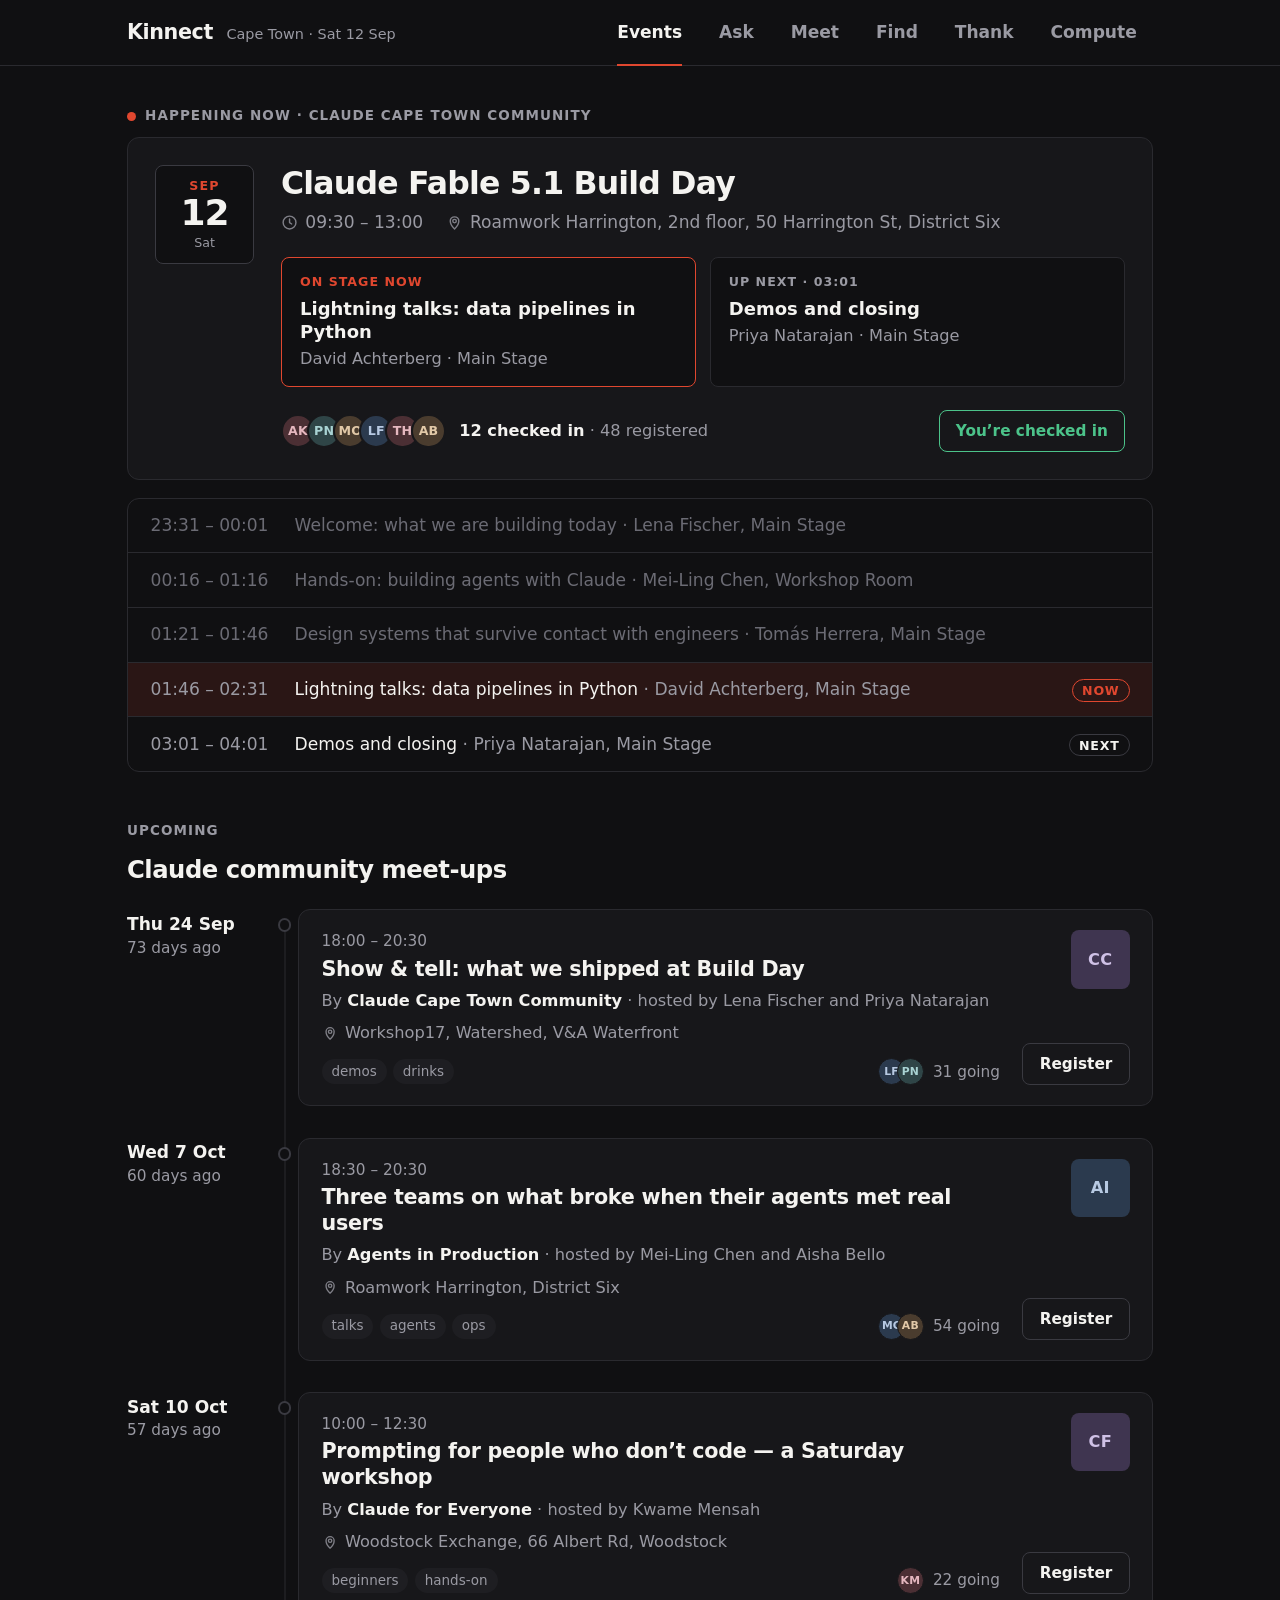
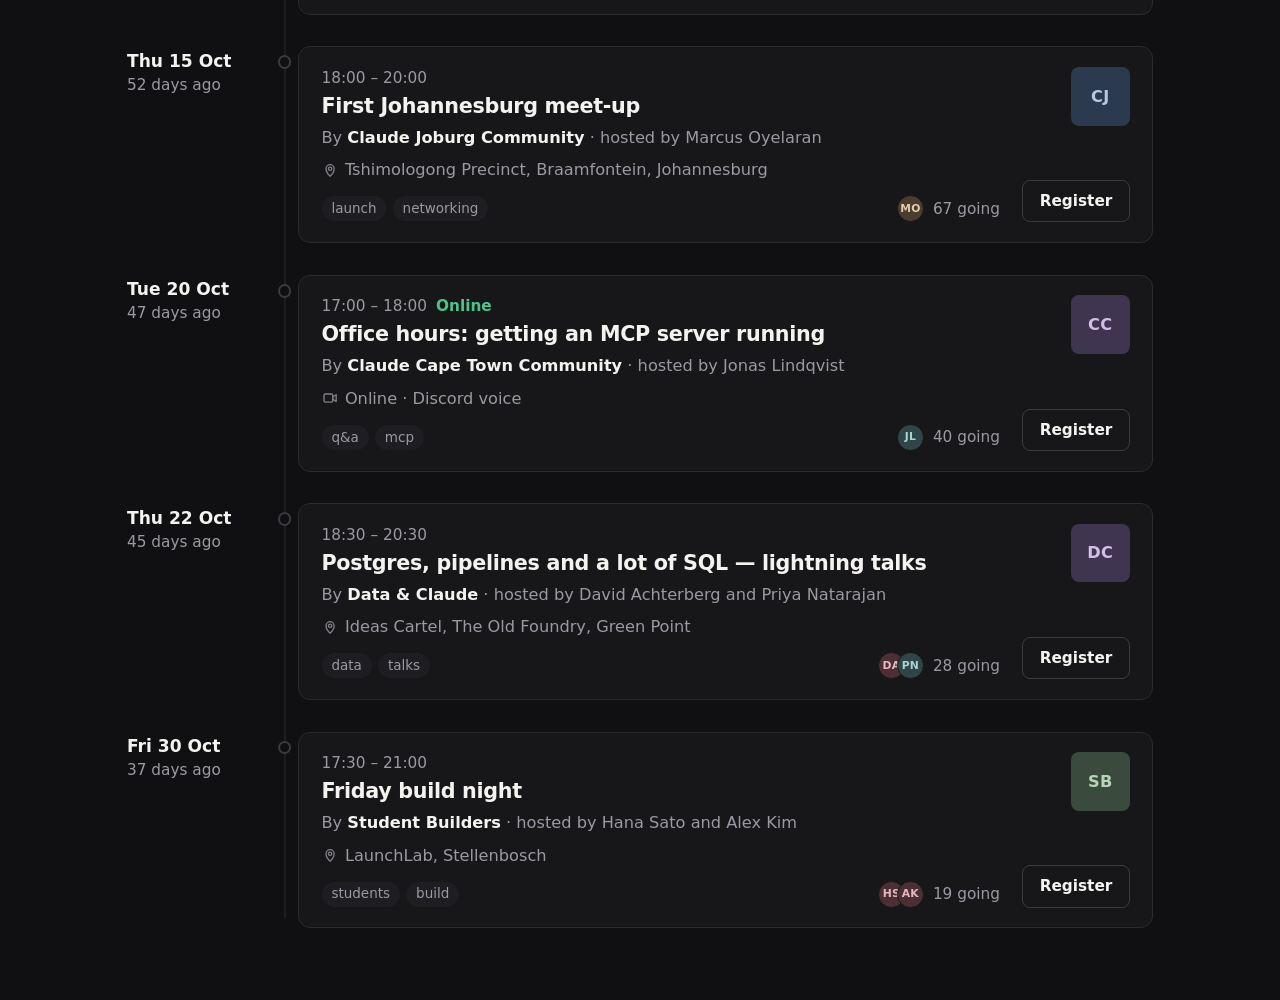
==== commit 74d2cd2c: "Add Compute: buy-me-compute widgets per provider, recipient from store target" ====
--- a/2026-09-12/app/index.html
+++ b/2026-09-12/app/index.html
@@ -20,6 +20,7 @@
         <button type="button" data-view="meet">Meet</button>
         <button type="button" data-view="find">Find</button>
         <button type="button" data-view="thank">Thank</button>
+        <button type="button" data-view="compute">Compute</button>
       </nav>
     </div>
   </header>
@@ -32,6 +33,7 @@
     <section id="view-meet" class="view" aria-label="Meet"></section>
     <section id="view-find" class="view" aria-label="Find"></section>
     <section id="view-thank" class="view" aria-label="Thank"></section>
+    <section id="view-compute" class="view" aria-label="Compute"></section>
   </main>
 
   <!-- Load order matters: seed, then store, then features. -->
@@ -42,10 +44,11 @@
   <script src="features/meet.js"></script>
   <script src="features/find.js"></script>
   <script src="features/thank.js"></script>
+  <script src="features/compute.js"></script>
 
   <script>
     (function () {
-      var VIEWS = ['events', 'ask', 'meet', 'find', 'thank'];
+      var VIEWS = ['events', 'ask', 'meet', 'find', 'thank', 'compute'];
       var buttons = document.querySelectorAll('.nav button');
 
       // Nav first, so the tabs work even if every feature below blows up.
--- a/2026-09-12/app/app.css
+++ b/2026-09-12/app/app.css
@@ -26,9 +26,14 @@
 * { box-sizing: border-box; }
 
 html {
-  /* Big base type — legible from the back of the room beats pretty. */
-  font-size: 20px;
+  /* Everything is in rem, so this is the one size lever. 18px reads fine on
+     a laptop; wide screens (projectors, TVs) step up. See #31. */
+  font-size: 18px;
   color-scheme: dark;
+}
+
+@media (min-width: 100rem) {
+  html { font-size: 20px; }
 }
 
 body {
@@ -42,11 +47,20 @@
   text-rendering: optimizeLegibility;
 }
 
-button, input { font: inherit; }
+button, input, select, textarea { font: inherit; color: inherit; }
 button { cursor: pointer; }
+button:disabled { cursor: default; opacity: 0.6; }
 a { color: inherit; }
 
 ::selection { background: var(--accent); color: #fff; }
+
+/* Keyboard users get a ring; mouse users don't get a stray one. */
+:focus { outline: none; }
+:focus-visible { outline: 2px solid var(--accent); outline-offset: 2px; border-radius: 4px; }
+
+@media (prefers-reduced-motion: reduce) {
+  *, *::before, *::after { animation: none !important; transition: none !important; }
+}
 
 /* Header + nav */
 
@@ -141,7 +155,7 @@
 }
 
 @media (max-width: 40rem) {
-  html { font-size: 17px; }
+  html { font-size: 16px; }
   .top-inner { flex-wrap: wrap; gap: 0.5rem; padding: 0.6rem 1rem; }
   .brand-ctx { display: none; }
   .nav { margin-left: 0; width: 100%; overflow-x: auto; }
